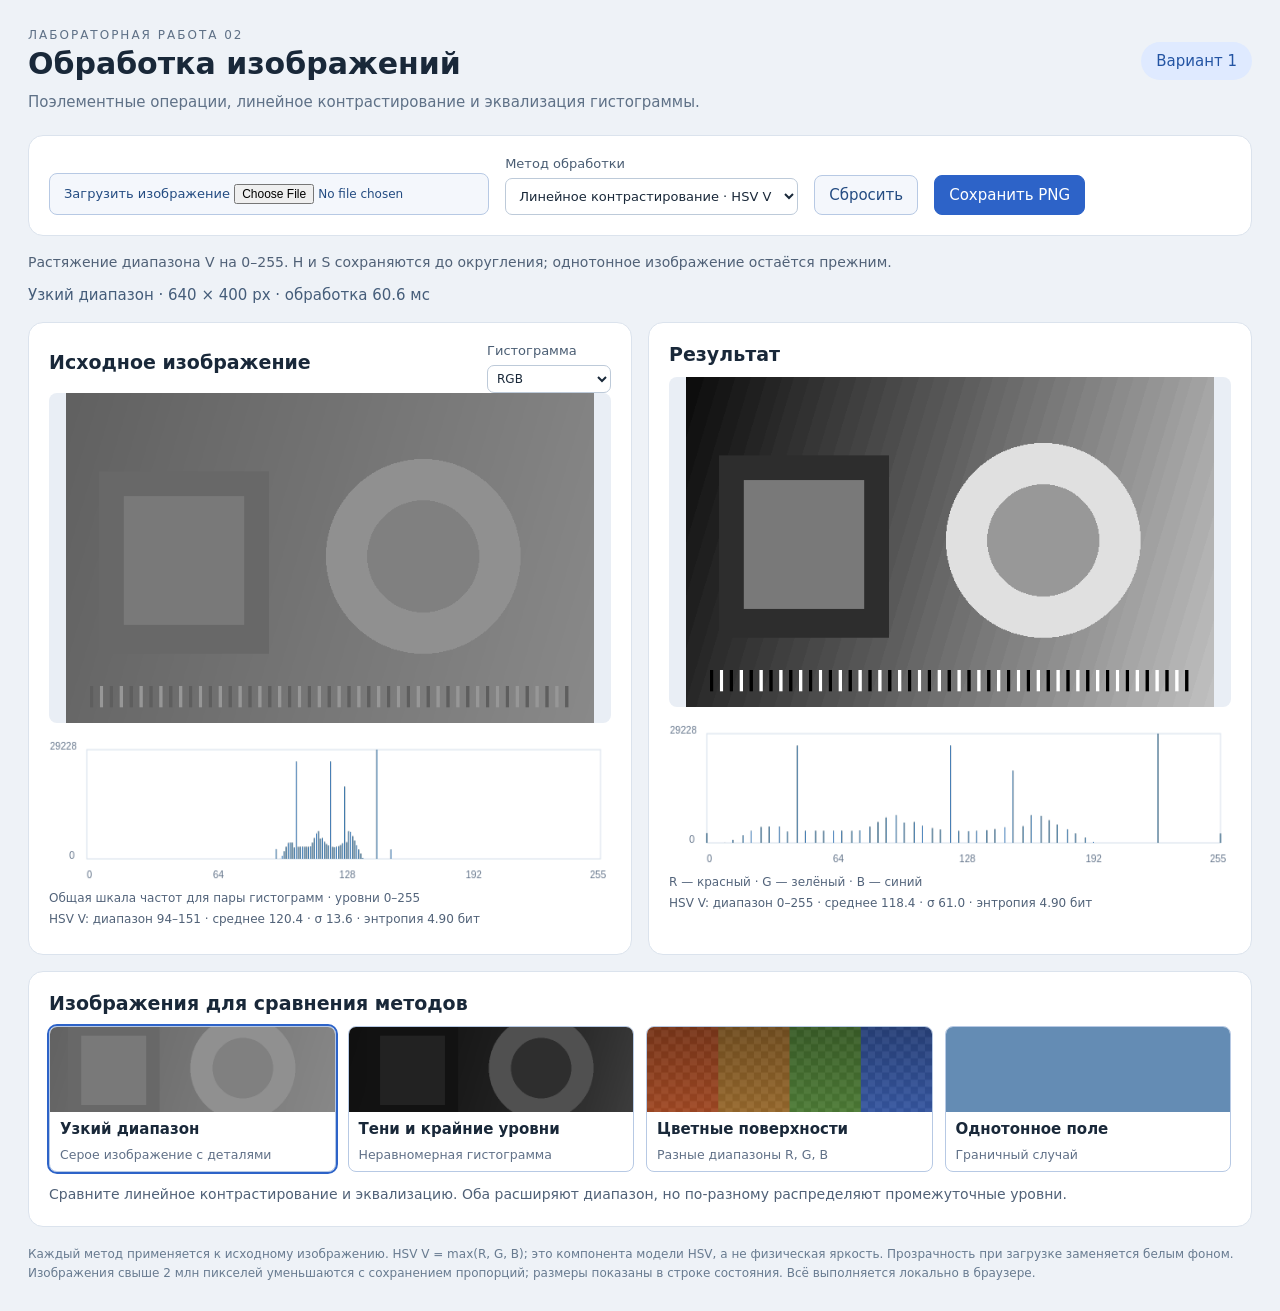
==== lab2/index.html @ 4f2f3f24 "Add lab 2 image processing app, samples, tests and report" ====
<!doctype html>
<html lang="ru"><head><meta charset="utf-8"><meta name="viewport" content="width=device-width, initial-scale=1"><title>Лабораторная 2 — Обработка изображений</title>
<style>
:root{font-family:system-ui,sans-serif;color:#192839;background:#eef2f7;font-size:15px}*{box-sizing:border-box}body{margin:0}main{max-width:1420px;margin:auto;padding:28px}header{display:flex;align-items:center;justify-content:space-between;gap:20px}h1{font-size:30px;margin:4px 0 12px}h2{font-size:19px;margin:0 0 12px}.eyebrow{font-size:12px;text-transform:uppercase;letter-spacing:2px;color:#5f7187}.badge{background:#dfeaff;color:#2354a3;padding:10px 15px;border-radius:20px;white-space:nowrap}.intro{color:#5f7187;margin:0 0 24px}.toolbar,.panel,.samples{background:white;border:1px solid #dbe3ed;border-radius:15px;padding:20px}.toolbar{display:flex;flex-wrap:wrap;align-items:end;gap:16px;margin-bottom:16px}label{display:flex;flex-direction:column;gap:7px;font-size:13px;color:#4a5d73}select,input,button{font:inherit}select,input[type=number]{border:1px solid #bdcad9;background:white;color:#192839;border-radius:7px;padding:9px}select{min-width:245px}button,.upload{border:1px solid #b7c9e4;border-radius:8px;background:#f4f7fc;color:#244c82;padding:10px 14px;cursor:pointer}.primary{background:#2d63c8;color:white;border-color:#2d63c8}.upload{display:inline-block}.upload input{max-width:240px;font-size:12px}button:hover{filter:brightness(.95)}button:disabled{opacity:.45;cursor:wait}button:focus-visible,input:focus-visible,select:focus-visible{outline:3px solid #83adff;outline-offset:2px}.param{min-width:170px}.param input{width:90px}.comparison{display:grid;grid-template-columns:1fr 1fr;gap:16px;margin-bottom:16px}.image-area{height:330px;background:#e9eef5;border-radius:8px;display:flex;justify-content:center;align-items:center;overflow:hidden}.image-area canvas{max-width:100%;max-height:100%;object-fit:contain}.hist{width:100%;height:145px;margin-top:15px}.stats{font-size:12px;color:#516278;line-height:1.8;min-height:25px}.legend{font-size:12px;color:#53647b;margin:4px 0}.status{min-height:24px;margin:12px 0;color:#455d7a}.status.error{color:#ac2633}.sample-grid{display:grid;grid-template-columns:repeat(4,1fr);gap:12px}.sample{padding:0;text-align:left;overflow:hidden;background:white;color:#192839}.sample[aria-pressed=true]{outline:2px solid #2d63c8}.sample img{width:100%;height:85px;object-fit:cover;display:block}.sample strong,.sample small{display:block;padding:8px 10px}.sample small{padding-top:0;color:#607087;line-height:1.4}.explain{font-size:14px;line-height:1.55;color:#506177;margin:12px 0 0}.row{display:flex;align-items:center;justify-content:space-between;gap:12px}.row select{min-width:0;font-size:12px;padding:5px}footer{font-size:12px;color:#687b90;margin-top:18px;line-height:1.6}[hidden]{display:none!important}@media(max-width:800px){main{padding:15px}.comparison{grid-template-columns:1fr}.sample-grid{grid-template-columns:1fr 1fr}header{align-items:start}h1{font-size:24px}.image-area{height:270px}}
</style></head><body><main>
<header><div><div class="eyebrow">Лабораторная работа 02</div><h1>Обработка изображений</h1></div><div class="badge">Вариант 1</div></header>
<p class="intro">Поэлементные операции, линейное контрастирование и эквализация гистограммы.</p>
<section class="toolbar" aria-label="Управление обработкой">
<label class="upload">Загрузить изображение <input id="upload" type="file" accept="image/*"></label>
<label>Метод обработки<select id="method"><option value="linear-v">Линейное контрастирование · HSV V</option><option value="linear-rgb">Линейное контрастирование · RGB</option><option value="equal-rgb">Эквализация · каналы RGB</option><option value="equal-v">Эквализация · яркость HSV V</option><option value="negative">Негатив</option><option value="brightness">Сдвиг яркости</option><option value="gamma">Гамма-преобразование</option><option value="original">Без обработки</option></select></label>
<label class="param" id="gammaParam" hidden>Показатель γ<input id="gamma" type="number" min="0.1" max="5" step="0.1" value="0.6"></label>
<label class="param" id="offsetParam" hidden>Сдвиг, уровней<input id="offset" type="number" min="-255" max="255" step="1" value="30"></label>
<button id="reset">Сбросить</button><button class="primary" id="save">Сохранить PNG</button>
</section>
<p id="explain" class="explain"></p><p id="status" class="status" role="status" aria-live="polite"></p>
<div class="comparison">
<section class="panel"><div class="row"><h2>Исходное изображение</h2><label>Гистограмма<select id="histMode"><option value="rgb">RGB</option><option value="v">Яркость HSV V</option></select></label></div><div class="image-area"><canvas id="source"></canvas></div><canvas id="histSource" class="hist" width="640" height="150" aria-label="Гистограмма исходного изображения"></canvas><p class="legend">Общая шкала частот для пары гистограмм · уровни 0–255</p><div id="sourceStats" class="stats"></div></section>
<section class="panel"><h2 id="resultTitle">Результат</h2><div class="image-area"><canvas id="result"></canvas></div><canvas id="histResult" class="hist" width="640" height="150" aria-label="Гистограмма результата"></canvas><p class="legend" id="histLegend">R — красный · G — зелёный · B — синий</p><div id="resultStats" class="stats"></div></section>
</div>
<section class="samples"><h2>Изображения для сравнения методов</h2><div id="samples" class="sample-grid"></div><p id="sampleNote" class="explain"></p></section>
<footer>Каждый метод применяется к исходному изображению. HSV V = max(R, G, B); это компонента модели HSV, а не физическая яркость. Прозрачность при загрузке заменяется белым фоном. Изображения свыше 2 млн пикселей уменьшаются с сохранением пропорций; размеры показаны в строке состояния. Всё выполняется локально в браузере.</footer>
</main><script src="processing.js"></script><script src="samples.js"></script><script src="app.js"></script></body></html>
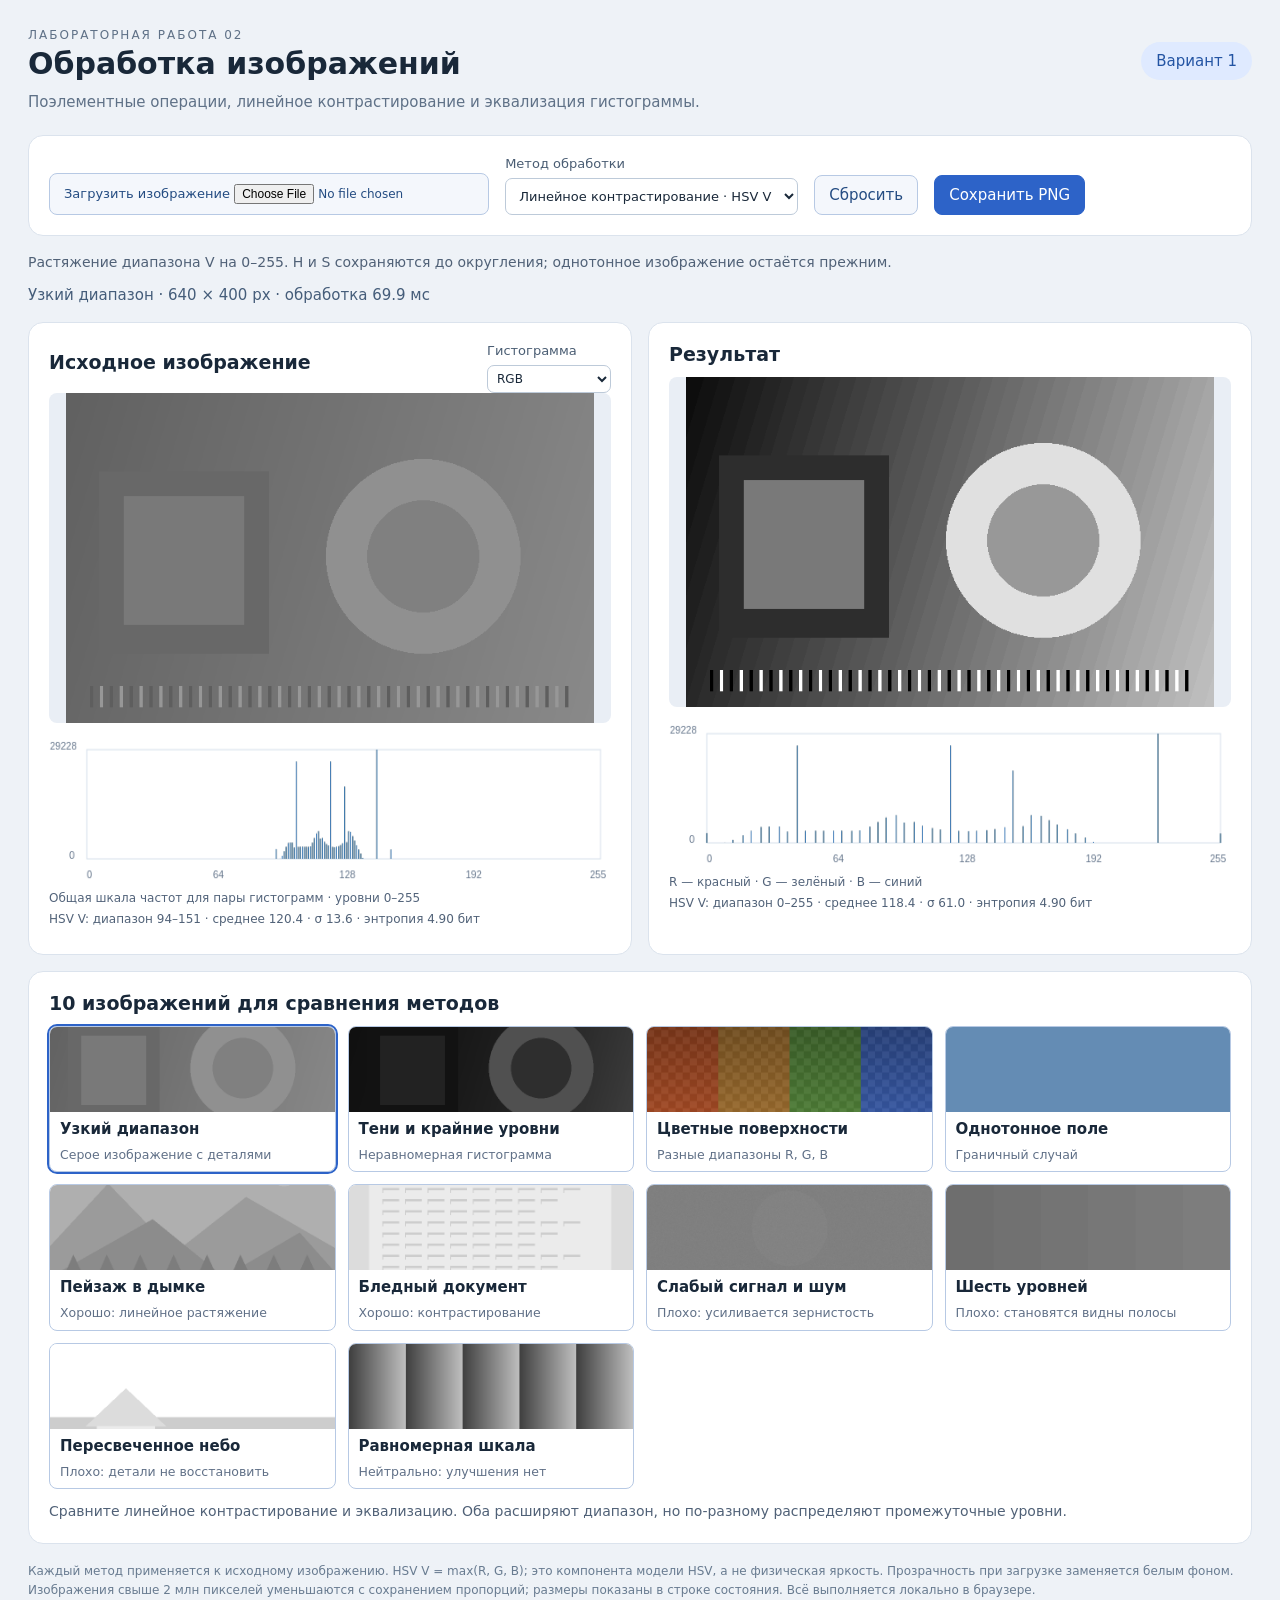
==== commit 01e4d0ee: "Expand lab 2 to ten samples showing benefits and limitations" ====
--- a/lab2/index.html
+++ b/lab2/index.html
@@ -17,6 +17,6 @@
 <section class="panel"><div class="row"><h2>Исходное изображение</h2><label>Гистограмма<select id="histMode"><option value="rgb">RGB</option><option value="v">Яркость HSV V</option></select></label></div><div class="image-area"><canvas id="source"></canvas></div><canvas id="histSource" class="hist" width="640" height="150" aria-label="Гистограмма исходного изображения"></canvas><p class="legend">Общая шкала частот для пары гистограмм · уровни 0–255</p><div id="sourceStats" class="stats"></div></section>
 <section class="panel"><h2 id="resultTitle">Результат</h2><div class="image-area"><canvas id="result"></canvas></div><canvas id="histResult" class="hist" width="640" height="150" aria-label="Гистограмма результата"></canvas><p class="legend" id="histLegend">R — красный · G — зелёный · B — синий</p><div id="resultStats" class="stats"></div></section>
 </div>
-<section class="samples"><h2>Изображения для сравнения методов</h2><div id="samples" class="sample-grid"></div><p id="sampleNote" class="explain"></p></section>
+<section class="samples"><h2>10 изображений для сравнения методов</h2><div id="samples" class="sample-grid"></div><p id="sampleNote" class="explain"></p></section>
 <footer>Каждый метод применяется к исходному изображению. HSV V = max(R, G, B); это компонента модели HSV, а не физическая яркость. Прозрачность при загрузке заменяется белым фоном. Изображения свыше 2 млн пикселей уменьшаются с сохранением пропорций; размеры показаны в строке состояния. Всё выполняется локально в браузере.</footer>
 </main><script src="processing.js"></script><script src="samples.js"></script><script src="app.js"></script></body></html>
